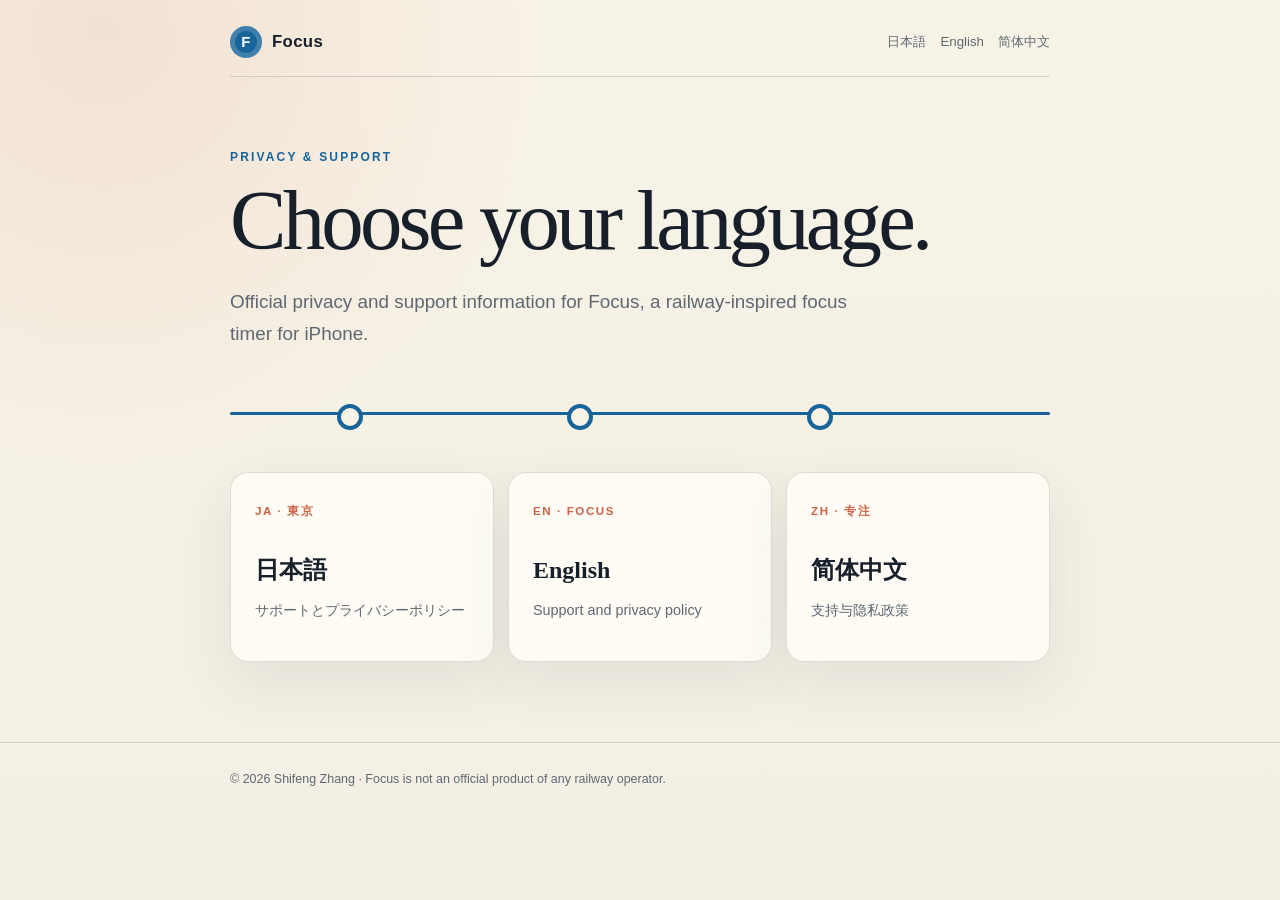
==== index.html @ b2acb5b2 "Publish Focus privacy and support pages" ====
<!doctype html>
<html lang="en">
<head>
  <meta charset="utf-8">
  <meta name="viewport" content="width=device-width, initial-scale=1">
  <meta name="description" content="Privacy and support information for Focus, a railway-inspired focus timer.">
  <title>Focus — Privacy & Support</title>
  <link rel="stylesheet" href="styles.css">
</head>
<body>
  <header class="shell topbar">
    <a class="brand" href="./"><span class="brand-mark" aria-hidden="true">F</span>Focus</a>
    <nav class="languages" aria-label="Languages">
      <a href="ja/support/">日本語</a><a href="en/support/">English</a><a href="zh-hans/support/">简体中文</a>
    </nav>
  </header>
  <main class="shell">
    <p class="eyebrow">Privacy & Support</p>
    <h1>Choose your language.</h1>
    <p class="lede">Official privacy and support information for Focus, a railway-inspired focus timer for iPhone.</p>
    <div class="rail-line" aria-hidden="true"></div>
    <section class="cards" aria-label="Choose language">
      <a class="card" href="ja/support/"><span class="code">JA · 東京</span><h2>日本語</h2><p>サポートとプライバシーポリシー</p></a>
      <a class="card" href="en/support/"><span class="code">EN · FOCUS</span><h2>English</h2><p>Support and privacy policy</p></a>
      <a class="card" href="zh-hans/support/"><span class="code">ZH · 专注</span><h2>简体中文</h2><p>支持与隐私政策</p></a>
    </section>
  </main>
  <footer><div class="shell">© 2026 Shifeng Zhang · Focus is not an official product of any railway operator.</div></footer>
</body>
</html>
---- styles.css ----
:root {
  color-scheme: light;
  --paper: #f8f3e7;
  --paper-deep: #eee4d1;
  --ink: #17202a;
  --muted: #5f6872;
  --rail: #17649a;
  --rail-dark: #0c3f65;
  --accent: #cb6245;
  --line: rgba(23, 32, 42, 0.14);
  --card: rgba(255, 253, 247, 0.9);
  --shadow: 0 18px 60px rgba(46, 55, 61, 0.09);
}

* { box-sizing: border-box; }

html { scroll-behavior: smooth; }

body {
  margin: 0;
  min-height: 100vh;
  background:
    radial-gradient(circle at 8% 3%, rgba(203, 98, 69, 0.12), transparent 28rem),
    linear-gradient(180deg, var(--paper) 0%, #f4efe4 100%);
  color: var(--ink);
  font-family: -apple-system, BlinkMacSystemFont, "SF Pro Text", "Hiragino Sans", "Noto Sans CJK JP", sans-serif;
  line-height: 1.68;
  -webkit-font-smoothing: antialiased;
}

a { color: var(--rail-dark); text-underline-offset: 0.18em; }
a:hover { color: var(--accent); }

.shell { width: min(100% - 32px, 820px); margin-inline: auto; }

.topbar {
  display: flex;
  align-items: center;
  justify-content: space-between;
  gap: 20px;
  padding: 26px 0 18px;
  border-bottom: 1px solid var(--line);
}

.brand {
  display: inline-flex;
  align-items: center;
  gap: 10px;
  color: var(--ink);
  font-size: 1.05rem;
  font-weight: 760;
  letter-spacing: 0.02em;
  text-decoration: none;
}

.brand-mark {
  display: grid;
  place-items: center;
  width: 32px;
  height: 32px;
  border-radius: 50%;
  background: var(--rail);
  color: white;
  font-size: 15px;
  box-shadow: inset 0 0 0 5px rgba(255,255,255,0.18);
}

.languages { display: flex; flex-wrap: wrap; gap: 8px 14px; font-size: 0.83rem; }
.languages a { color: var(--muted); text-decoration: none; }
.languages a[aria-current="page"] { color: var(--rail-dark); font-weight: 700; }

main { padding: 70px 0 80px; }

.eyebrow {
  margin: 0 0 12px;
  color: var(--rail);
  font-size: 0.75rem;
  font-weight: 760;
  letter-spacing: 0.18em;
  text-transform: uppercase;
}

h1, h2, h3 { font-family: ui-serif, "New York", "Hiragino Mincho ProN", serif; }
h1 { max-width: 720px; margin: 0; font-size: clamp(2.6rem, 9vw, 5.3rem); font-weight: 500; letter-spacing: -0.045em; line-height: 0.98; }
.document h1 { font-size: clamp(2.25rem, 8vw, 4.4rem); }
.lede { max-width: 650px; margin: 24px 0 0; color: var(--muted); font-size: clamp(1rem, 3vw, 1.18rem); }

.rail-line { position: relative; height: 44px; margin: 42px 0 34px; }
.rail-line::before { content: ""; position: absolute; top: 20px; left: 0; right: 0; height: 3px; border-radius: 9px; background: var(--rail); }
.rail-line::after { content: ""; position: absolute; top: 12px; left: 13%; width: 18px; height: 18px; border: 4px solid var(--rail); border-radius: 50%; background: var(--paper); box-shadow: 230px 0 0 -4px var(--paper), 230px 0 0 0 var(--rail), 470px 0 0 -4px var(--paper), 470px 0 0 0 var(--rail); }

.cards { display: grid; grid-template-columns: repeat(3, 1fr); gap: 14px; margin-top: 36px; }
.card {
  min-height: 190px;
  padding: 24px;
  border: 1px solid var(--line);
  border-radius: 18px;
  background: var(--card);
  box-shadow: var(--shadow);
  text-decoration: none;
  transition: transform 160ms ease, border-color 160ms ease;
}
.card:hover { transform: translateY(-3px); border-color: rgba(23,100,154,0.42); }
.card .code { color: var(--accent); font-size: 0.72rem; font-weight: 800; letter-spacing: 0.14em; }
.card h2 { margin: 26px 0 8px; color: var(--ink); font-size: 1.5rem; font-weight: 600; }
.card p { margin: 0; color: var(--muted); font-size: 0.9rem; }

.doc-meta { display: flex; gap: 12px 22px; flex-wrap: wrap; margin-top: 26px; color: var(--muted); font-size: 0.85rem; }
.content { margin-top: 46px; padding: clamp(24px, 6vw, 52px); border: 1px solid var(--line); border-radius: 22px; background: var(--card); box-shadow: var(--shadow); }
.content h2 { margin: 2.4em 0 0.65em; font-size: 1.55rem; line-height: 1.25; }
.content h2:first-child { margin-top: 0; }
.content h3 { margin: 1.8em 0 0.5em; font-size: 1.12rem; }
.content p, .content ul, .content ol { margin: 0.7em 0; }
.content li + li { margin-top: 0.4em; }
.notice { margin: 28px 0 0; padding: 18px 20px; border-left: 4px solid var(--accent); border-radius: 0 12px 12px 0; background: rgba(203,98,69,0.08); }
.contact { display: inline-block; margin-top: 8px; padding: 11px 16px; border-radius: 999px; background: var(--rail-dark); color: white; font-weight: 700; text-decoration: none; }
.contact:hover { background: var(--accent); color: white; }

footer { padding: 26px 0 42px; border-top: 1px solid var(--line); color: var(--muted); font-size: 0.78rem; }

@media (max-width: 680px) {
  .topbar { align-items: flex-start; flex-direction: column; }
  main { padding-top: 46px; }
  .cards { grid-template-columns: 1fr; }
  .card { min-height: 0; }
  .card h2 { margin-top: 12px; }
  .rail-line::after { left: 8%; box-shadow: 120px 0 0 -4px var(--paper), 120px 0 0 0 var(--rail), 240px 0 0 -4px var(--paper), 240px 0 0 0 var(--rail); }
}

@media (prefers-reduced-motion: reduce) {
  html { scroll-behavior: auto; }
  .card { transition: none; }
}
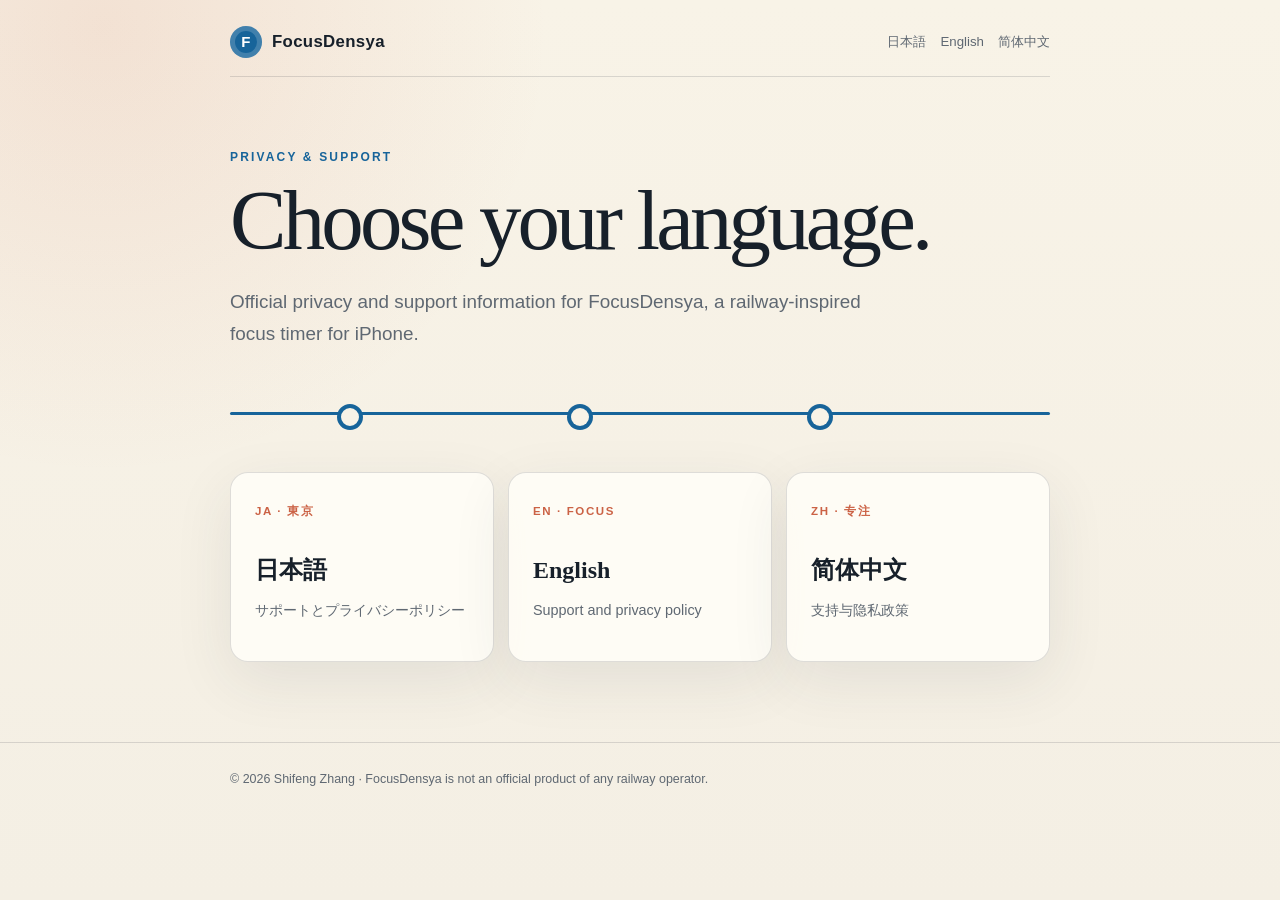
==== commit 1ad496fa: "Rename support site to FocusDensya" ====
--- a/index.html
+++ b/index.html
@@ -3,13 +3,13 @@
 <head>
   <meta charset="utf-8">
   <meta name="viewport" content="width=device-width, initial-scale=1">
-  <meta name="description" content="Privacy and support information for Focus, a railway-inspired focus timer.">
-  <title>Focus — Privacy & Support</title>
+  <meta name="description" content="Privacy and support information for FocusDensya, a railway-inspired focus timer.">
+  <title>FocusDensya — Privacy & Support</title>
   <link rel="stylesheet" href="styles.css">
 </head>
 <body>
   <header class="shell topbar">
-    <a class="brand" href="./"><span class="brand-mark" aria-hidden="true">F</span>Focus</a>
+    <a class="brand" href="./"><span class="brand-mark" aria-hidden="true">F</span>FocusDensya</a>
     <nav class="languages" aria-label="Languages">
       <a href="ja/support/">日本語</a><a href="en/support/">English</a><a href="zh-hans/support/">简体中文</a>
     </nav>
@@ -17,7 +17,7 @@
   <main class="shell">
     <p class="eyebrow">Privacy & Support</p>
     <h1>Choose your language.</h1>
-    <p class="lede">Official privacy and support information for Focus, a railway-inspired focus timer for iPhone.</p>
+    <p class="lede">Official privacy and support information for FocusDensya, a railway-inspired focus timer for iPhone.</p>
     <div class="rail-line" aria-hidden="true"></div>
     <section class="cards" aria-label="Choose language">
       <a class="card" href="ja/support/"><span class="code">JA · 東京</span><h2>日本語</h2><p>サポートとプライバシーポリシー</p></a>
@@ -25,6 +25,6 @@
       <a class="card" href="zh-hans/support/"><span class="code">ZH · 专注</span><h2>简体中文</h2><p>支持与隐私政策</p></a>
     </section>
   </main>
-  <footer><div class="shell">© 2026 Shifeng Zhang · Focus is not an official product of any railway operator.</div></footer>
+  <footer><div class="shell">© 2026 Shifeng Zhang · FocusDensya is not an official product of any railway operator.</div></footer>
 </body>
 </html>
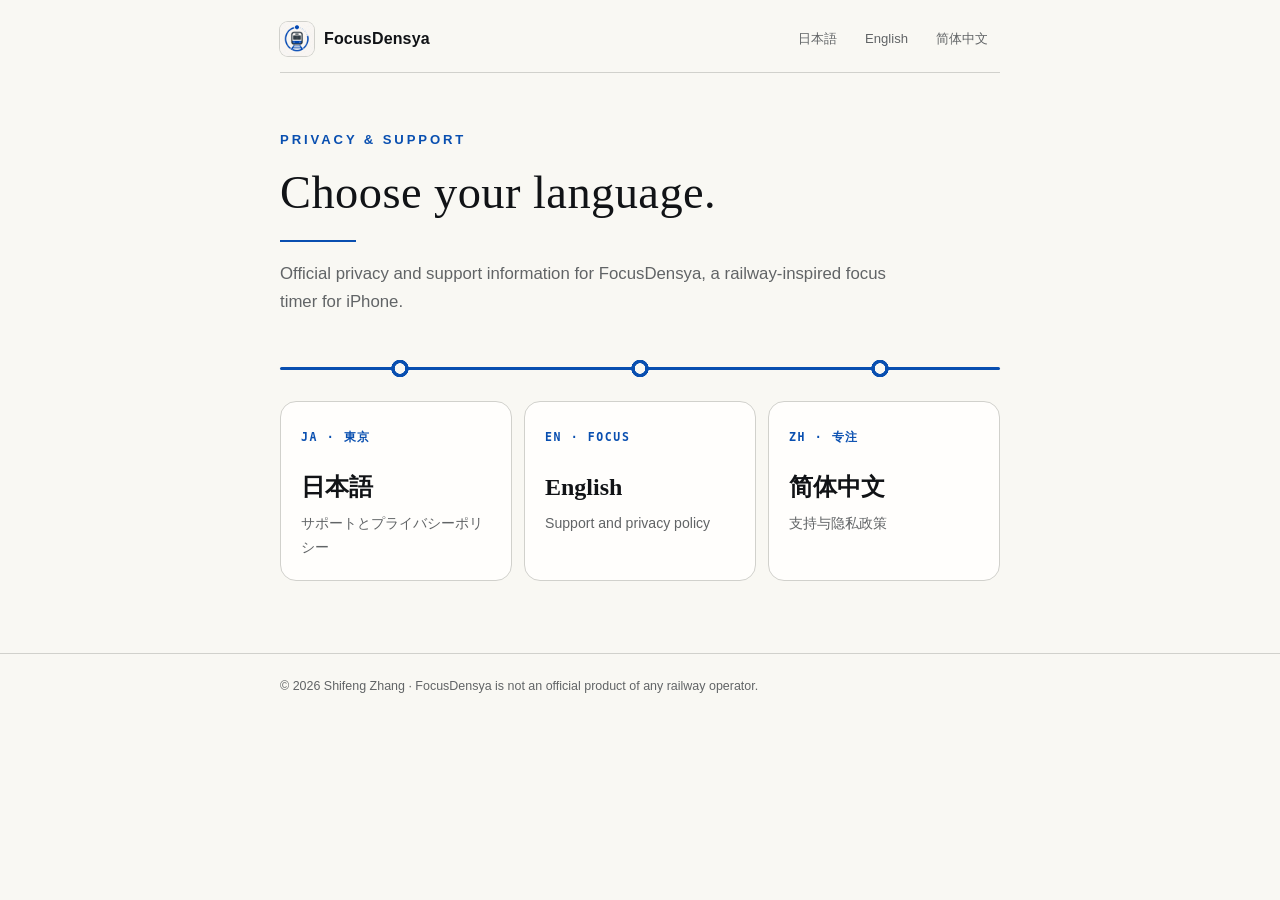
==== commit 5b3a25d0: "Restyle the support site to match the app's editorial paper look Use the app's palette (cream paper," ====
--- a/index.html
+++ b/index.html
@@ -6,10 +6,12 @@
   <meta name="description" content="Privacy and support information for FocusDensya, a railway-inspired focus timer.">
   <title>FocusDensya — Privacy & Support</title>
   <link rel="stylesheet" href="styles.css">
+  <link rel="icon" href="app-icon.png"><link rel="apple-touch-icon" href="app-icon.png">
+  <meta name="theme-color" content="#f9f8f3" media="(prefers-color-scheme: light)"><meta name="theme-color" content="#131517" media="(prefers-color-scheme: dark)">
 </head>
 <body>
   <header class="shell topbar">
-    <a class="brand" href="./"><span class="brand-mark" aria-hidden="true">F</span>FocusDensya</a>
+    <a class="brand" href="./"><img class="brand-mark" src="app-icon.png" alt="" width="34" height="34">FocusDensya</a>
     <nav class="languages" aria-label="Languages">
       <a href="ja/support/">日本語</a><a href="en/support/">English</a><a href="zh-hans/support/">简体中文</a>
     </nav>
--- a/styles.css
+++ b/styles.css
@@ -1,45 +1,63 @@
+/* Mirrors the app's editorial paper style (FocusPalette / FocusType in the
+   FocusDensya app): cream paper, ink, station-sign blue, Mincho/Song headings. */
+
 :root {
-  color-scheme: light;
-  --paper: #f8f3e7;
-  --paper-deep: #eee4d1;
-  --ink: #17202a;
-  --muted: #5f6872;
-  --rail: #17649a;
-  --rail-dark: #0c3f65;
-  --accent: #cb6245;
-  --line: rgba(23, 32, 42, 0.14);
-  --card: rgba(255, 253, 247, 0.9);
-  --shadow: 0 18px 60px rgba(46, 55, 61, 0.09);
-}
+  color-scheme: light dark;
+  --bg: #f9f8f3;
+  --surface: #fffefc;
+  --ink: #111316;
+  --secondary: #616466;
+  --divider: #d1d1cc;
+  --blue: #094fb0;
+  --action: #094fb0;
+  --signal: #e0a33a;
+  --serif: ui-serif, "New York", "Iowan Old Style", Georgia, "Hiragino Mincho ProN", "Songti SC", serif;
+}
+
+@media (prefers-color-scheme: dark) {
+  :root {
+    --bg: #131517;
+    --surface: #202225;
+    --ink: #f0e8d6;
+    --secondary: #b3ada1;
+    --divider: #4d4d47;
+    --blue: #639ee6;
+    --action: #0c4c9e;
+  }
+}
+
+:lang(ja) { --serif: "Hiragino Mincho ProN", "Yu Mincho", "Noto Serif JP", "Songti SC", serif; }
+:lang(zh) { --serif: "Songti SC", "STSong", "Noto Serif SC", "Source Han Serif SC", "Hiragino Mincho ProN", serif; }
 
 * { box-sizing: border-box; }
 
-html { scroll-behavior: smooth; }
+html { scroll-behavior: smooth; -webkit-text-size-adjust: 100%; }
 
 body {
   margin: 0;
   min-height: 100vh;
-  background:
-    radial-gradient(circle at 8% 3%, rgba(203, 98, 69, 0.12), transparent 28rem),
-    linear-gradient(180deg, var(--paper) 0%, #f4efe4 100%);
+  background: var(--bg);
   color: var(--ink);
-  font-family: -apple-system, BlinkMacSystemFont, "SF Pro Text", "Hiragino Sans", "Noto Sans CJK JP", sans-serif;
-  line-height: 1.68;
+  font-family: -apple-system, BlinkMacSystemFont, "SF Pro Text", "Hiragino Sans", "PingFang SC", "Noto Sans CJK JP", sans-serif;
+  font-size: 16px;
+  line-height: 1.7;
   -webkit-font-smoothing: antialiased;
 }
 
-a { color: var(--rail-dark); text-underline-offset: 0.18em; }
-a:hover { color: var(--accent); }
-
-.shell { width: min(100% - 32px, 820px); margin-inline: auto; }
-
+a { color: var(--blue); text-underline-offset: 0.2em; text-decoration-thickness: 1px; }
+a:hover { text-decoration-thickness: 2px; }
+
+.shell { width: min(100% - 40px, 720px); margin-inline: auto; }
+
+/* Header: app icon + name, language switch */
 .topbar {
   display: flex;
   align-items: center;
   justify-content: space-between;
-  gap: 20px;
-  padding: 26px 0 18px;
-  border-bottom: 1px solid var(--line);
+  gap: 14px 20px;
+  flex-wrap: wrap;
+  padding: 22px 0 16px;
+  border-bottom: 1px solid var(--divider);
 }
 
 .brand {
@@ -47,84 +65,165 @@
   align-items: center;
   gap: 10px;
   color: var(--ink);
-  font-size: 1.05rem;
-  font-weight: 760;
-  letter-spacing: 0.02em;
+  font-size: 1rem;
+  font-weight: 700;
+  letter-spacing: 0.01em;
   text-decoration: none;
 }
 
 .brand-mark {
-  display: grid;
-  place-items: center;
-  width: 32px;
-  height: 32px;
-  border-radius: 50%;
-  background: var(--rail);
-  color: white;
-  font-size: 15px;
-  box-shadow: inset 0 0 0 5px rgba(255,255,255,0.18);
-}
-
-.languages { display: flex; flex-wrap: wrap; gap: 8px 14px; font-size: 0.83rem; }
-.languages a { color: var(--muted); text-decoration: none; }
-.languages a[aria-current="page"] { color: var(--rail-dark); font-weight: 700; }
-
-main { padding: 70px 0 80px; }
-
+  width: 34px;
+  height: 34px;
+  border-radius: 8px;
+  box-shadow: 0 0 0 1px var(--divider);
+}
+
+.languages { display: flex; flex-wrap: wrap; gap: 4px; font-size: 0.82rem; }
+.languages a {
+  padding: 4px 11px;
+  border: 1px solid transparent;
+  border-radius: 999px;
+  color: var(--secondary);
+  text-decoration: none;
+}
+.languages a:hover { color: var(--blue); }
+.languages a[aria-current="page"] { border-color: var(--divider); background: var(--surface); color: var(--blue); font-weight: 700; }
+
+main { padding: 56px 0 72px; }
+
+/* Page title, like FocusSectionHeader: spaced blue eyebrow, serif title, short blue rule */
 .eyebrow {
-  margin: 0 0 12px;
-  color: var(--rail);
-  font-size: 0.75rem;
-  font-weight: 760;
-  letter-spacing: 0.18em;
+  margin: 0 0 14px;
+  color: var(--blue);
+  font-size: 0.82rem;
+  font-weight: 700;
+  letter-spacing: 0.22em;
   text-transform: uppercase;
 }
 
-h1, h2, h3 { font-family: ui-serif, "New York", "Hiragino Mincho ProN", serif; }
-h1 { max-width: 720px; margin: 0; font-size: clamp(2.6rem, 9vw, 5.3rem); font-weight: 500; letter-spacing: -0.045em; line-height: 0.98; }
-.document h1 { font-size: clamp(2.25rem, 8vw, 4.4rem); }
-.lede { max-width: 650px; margin: 24px 0 0; color: var(--muted); font-size: clamp(1rem, 3vw, 1.18rem); }
-
-.rail-line { position: relative; height: 44px; margin: 42px 0 34px; }
-.rail-line::before { content: ""; position: absolute; top: 20px; left: 0; right: 0; height: 3px; border-radius: 9px; background: var(--rail); }
-.rail-line::after { content: ""; position: absolute; top: 12px; left: 13%; width: 18px; height: 18px; border: 4px solid var(--rail); border-radius: 50%; background: var(--paper); box-shadow: 230px 0 0 -4px var(--paper), 230px 0 0 0 var(--rail), 470px 0 0 -4px var(--paper), 470px 0 0 0 var(--rail); }
-
-.cards { display: grid; grid-template-columns: repeat(3, 1fr); gap: 14px; margin-top: 36px; }
+h1, h2 { font-family: var(--serif); }
+h1 {
+  margin: 0;
+  font-size: clamp(2.1rem, 8vw, 2.9rem);
+  font-weight: 500;
+  line-height: 1.22;
+  letter-spacing: 0.01em;
+}
+h1::after {
+  content: "";
+  display: block;
+  width: 76px;
+  height: 2px;
+  margin-top: 18px;
+  background: var(--blue);
+}
+
+.lede { max-width: 640px; margin: 18px 0 0; color: var(--secondary); font-size: 1.05rem; line-height: 1.7; }
+
+.doc-meta {
+  display: flex;
+  flex-wrap: wrap;
+  gap: 8px;
+  margin-top: 24px;
+  font-size: 0.8rem;
+}
+.doc-meta > * {
+  padding: 4px 12px;
+  border: 1px solid var(--divider);
+  border-radius: 999px;
+  background: var(--surface);
+  color: var(--secondary);
+  text-decoration: none;
+}
+.doc-meta a { color: var(--blue); font-weight: 600; }
+
+/* Language picker on the home page */
+.rail-line { position: relative; height: 24px; margin: 40px 0 8px; }
+.rail-line::before { content: ""; position: absolute; top: 10px; left: 0; right: 0; height: 3px; border-radius: 2px; background: var(--blue); }
+.rail-line::after {
+  content: "";
+  position: absolute;
+  inset: 0;
+  --station: var(--bg) 5px, var(--blue) 5.5px 8.5px, transparent 9px;
+  background:
+    radial-gradient(circle at 16.66% 11.5px, var(--station)),
+    radial-gradient(circle at 50% 11.5px, var(--station)),
+    radial-gradient(circle at 83.33% 11.5px, var(--station));
+}
+
+.cards { display: grid; grid-template-columns: repeat(3, 1fr); gap: 12px; margin-top: 20px; }
 .card {
-  min-height: 190px;
-  padding: 24px;
-  border: 1px solid var(--line);
-  border-radius: 18px;
-  background: var(--card);
-  box-shadow: var(--shadow);
-  text-decoration: none;
-  transition: transform 160ms ease, border-color 160ms ease;
-}
-.card:hover { transform: translateY(-3px); border-color: rgba(23,100,154,0.42); }
-.card .code { color: var(--accent); font-size: 0.72rem; font-weight: 800; letter-spacing: 0.14em; }
-.card h2 { margin: 26px 0 8px; color: var(--ink); font-size: 1.5rem; font-weight: 600; }
-.card p { margin: 0; color: var(--muted); font-size: 0.9rem; }
-
-.doc-meta { display: flex; gap: 12px 22px; flex-wrap: wrap; margin-top: 26px; color: var(--muted); font-size: 0.85rem; }
-.content { margin-top: 46px; padding: clamp(24px, 6vw, 52px); border: 1px solid var(--line); border-radius: 22px; background: var(--card); box-shadow: var(--shadow); }
-.content h2 { margin: 2.4em 0 0.65em; font-size: 1.55rem; line-height: 1.25; }
+  display: block;
+  padding: 20px;
+  border: 1px solid var(--divider);
+  border-radius: 16px;
+  background: var(--surface);
+  color: var(--ink);
+  text-decoration: none;
+  transition: border-color 160ms ease, transform 160ms ease;
+}
+.card:hover { border-color: var(--blue); transform: translateY(-2px); }
+.card .code { color: var(--blue); font: 700 0.72rem ui-monospace, Menlo, monospace; letter-spacing: 0.14em; }
+.card h2 { margin: 18px 0 4px; font-size: 1.5rem; font-weight: 600; }
+.card p { margin: 0; color: var(--secondary); font-size: 0.88rem; }
+
+/* Document body: flat paper, sections underlined in blue like the app */
+.content { margin-top: 48px; }
+.content h2 {
+  margin: 2.6em 0 0.8em;
+  padding-bottom: 10px;
+  border-bottom: 1.5px solid var(--blue);
+  font-size: 1.45rem;
+  font-weight: 600;
+  line-height: 1.35;
+}
 .content h2:first-child { margin-top: 0; }
-.content h3 { margin: 1.8em 0 0.5em; font-size: 1.12rem; }
+.content h3 { margin: 1.8em 0 0.4em; font-size: 1.02rem; font-weight: 700; line-height: 1.5; }
 .content p, .content ul, .content ol { margin: 0.7em 0; }
-.content li + li { margin-top: 0.4em; }
-.notice { margin: 28px 0 0; padding: 18px 20px; border-left: 4px solid var(--accent); border-radius: 0 12px 12px 0; background: rgba(203,98,69,0.08); }
-.contact { display: inline-block; margin-top: 8px; padding: 11px 16px; border-radius: 999px; background: var(--rail-dark); color: white; font-weight: 700; text-decoration: none; }
-.contact:hover { background: var(--accent); color: white; }
-
-footer { padding: 26px 0 42px; border-top: 1px solid var(--line); color: var(--muted); font-size: 0.78rem; }
+.content ul, .content ol { padding-left: 1.3em; }
+.content ul li::marker { color: var(--blue); }
+.content ol li::marker { color: var(--blue); font-weight: 700; }
+.content li + li { margin-top: 0.5em; }
+.content code {
+  padding: 0.05em 0.35em;
+  border: 1px solid var(--divider);
+  border-radius: 5px;
+  background: var(--surface);
+  font: 0.86em ui-monospace, Menlo, monospace;
+  overflow-wrap: anywhere;
+}
+
+.notice {
+  margin: 28px 0 0;
+  padding: 16px 18px;
+  border: 1px solid var(--divider);
+  border-left: 4px solid var(--blue);
+  border-radius: 12px;
+  background: var(--surface);
+}
+
+.contact {
+  display: inline-flex;
+  align-items: center;
+  justify-content: center;
+  min-height: 50px;
+  margin-top: 6px;
+  padding: 12px 22px;
+  border-radius: 14px;
+  background: var(--action);
+  color: #fff;
+  font-weight: 600;
+  text-decoration: none;
+}
+.contact:hover { color: #fff; filter: brightness(1.08); }
+
+footer { padding: 22px 0 40px; border-top: 1px solid var(--divider); color: var(--secondary); font-size: 0.78rem; }
 
 @media (max-width: 680px) {
-  .topbar { align-items: flex-start; flex-direction: column; }
-  main { padding-top: 46px; }
+  main { padding-top: 40px; }
   .cards { grid-template-columns: 1fr; }
-  .card { min-height: 0; }
-  .card h2 { margin-top: 12px; }
-  .rail-line::after { left: 8%; box-shadow: 120px 0 0 -4px var(--paper), 120px 0 0 0 var(--rail), 240px 0 0 -4px var(--paper), 240px 0 0 0 var(--rail); }
+  .card h2 { margin-top: 10px; }
+  .rail-line { display: none; }
 }
 
 @media (prefers-reduced-motion: reduce) {
